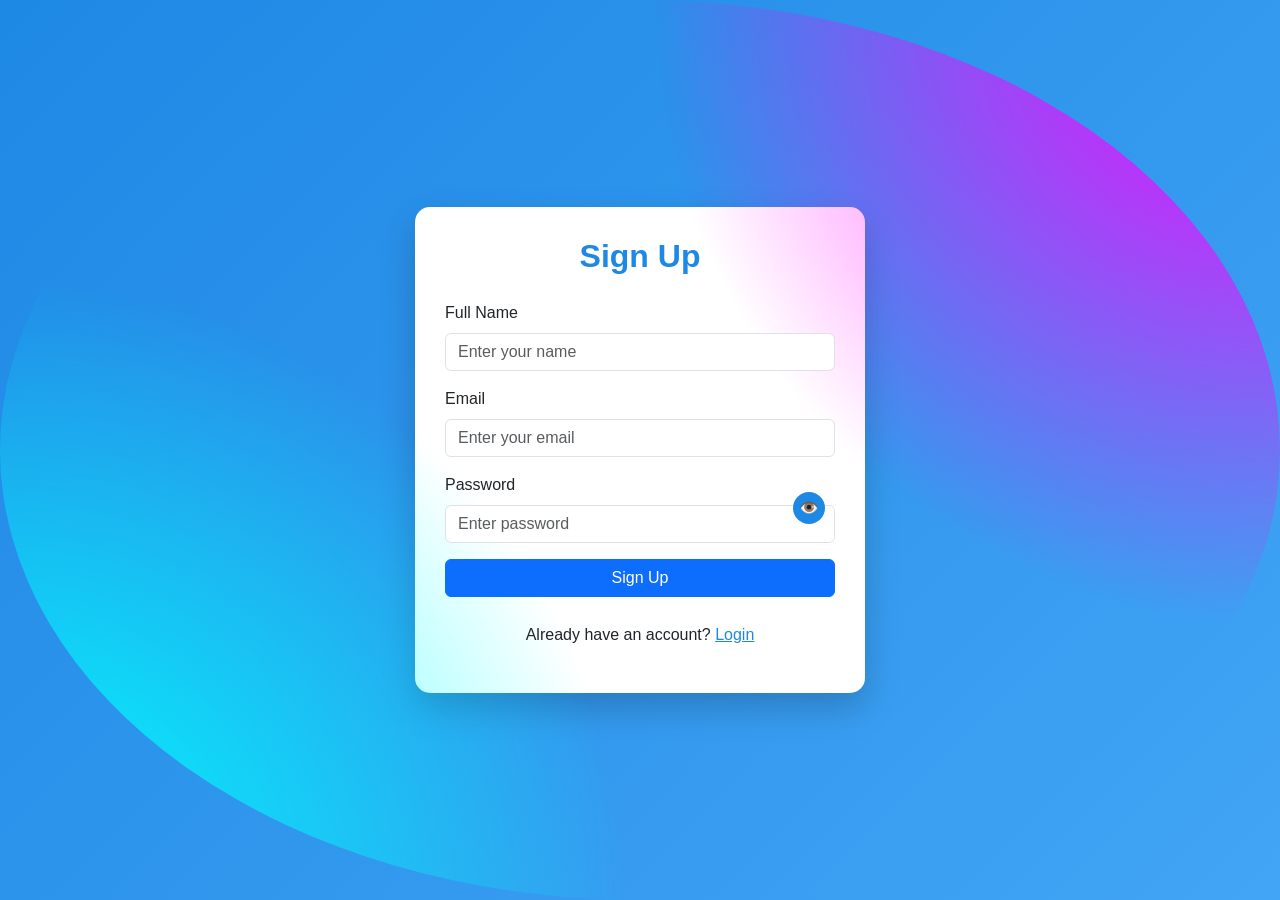
==== Account.html @ 7ca8817e "Add files via upload" ====
<!DOCTYPE html>
<html lang="en">

<head>
  <meta charset="UTF-8">
  <meta name="viewport" content="width=device-width, initial-scale=1.0">
  <title>Interactive My Account</title>
  <link href="bootstrap.min.css" rel="stylesheet">
  <style>
    :root {
      --bg-color: #1f243d;
      --second-bg-color: #323946;
      --text-color: #fff;
      --main-color: #0ef;
      --main: #0ff;
      --sec: #ff00ff;
      --dark: #000014;

    }

    body {
      font-family: 'Arial', sans-serif;
      background: linear-gradient(135deg, #1e88e5, #42a5f5);
      min-height: 100vh;
      display: flex;
      justify-content: center;
      align-items: center;
    }

    body::before {
      content: '';
      position: absolute;
      inset: 0;
      border-radius: 50%;
      background:
        radial-gradient(circle at top right, var(--sec), transparent 40%),
        radial-gradient(circle at bottom left, var(--main), transparent 40%);
    }

    /* Auth Card */
    .auth-card {
      background: #fff;
      border-radius: 15px;
      padding: 30px;
      width: 100%;
      max-width: 450px;
      box-shadow: 0 15px 35px rgba(0, 0, 0, 0.2);
      overflow: hidden;
      transition: transform 0.3s;
    }

    .auth-card:hover {
      transform: translateY(-5px);
    }

    .auth-card h2 {
      text-align: center;
      margin-bottom: 25px;
      color: #1e88e5;
      font-weight: 700;
    }

    .toggle-link {
      color: #1e88e5;
      cursor: pointer;
      text-decoration: underline;
    }

    /* Error Highlight */
    input.error {
      border-color: red !important;
    }

    .error-message {
      color: red;
      font-size: 0.9em;
      display: none;
      margin-top: 3px;
    }

    /* Success/Error Message */
    #formMessage {
      margin-top: 10px;
      font-weight: 600;
      display: flex;
      align-items: center;
      gap: 8px;
      font-size: 0.95em;
    }

    /* Password Toggle Button */
    .password-toggle {
      position: absolute;
      top: 50%;
      right: 10px;
      transform: translateY(-50%);
      width: 32px;
      height: 32px;
      border-radius: 50%;
      background: #1e88e5;
      display: flex;
      justify-content: center;
      align-items: center;
      color: #fff;
      cursor: pointer;
      transition: 0.3s;
    }

    .password-toggle:hover {
      background: #1565c0;
    }

    /* Responsive */
    @media(max-width:900px) {
      .account-container {
        flex-direction: column;
      }

      .sidebar {
        margin-right: 0;
        margin-bottom: 20px;
      }
    }
  </style>
</head>

<body id="body">

  <div class="auth-card" id="authCard">
    <h2 id="formTitle">Sign Up</h2>

    <form id="signupForm" style="position:relative;">
      <div class="mb-3">
        <label class="form-label">Full Name</label>
        <input type="text" class="form-control" id="signupName" placeholder="Enter your name">
        <div class="error-message">Name is required</div>
      </div>
      <div class="mb-3">
        <label class="form-label">Email</label>
        <input type="email" class="form-control" id="signupEmail" placeholder="Enter your email">
        <div class="error-message">Valid email is required</div>
      </div>
      <div class="mb-3 position-relative">
        <label class="form-label">Password</label>
        <input type="password" class="form-control" id="signupPassword" placeholder="Enter password">
        <div class="password-toggle" onclick="togglePassword('signupPassword',this)">👁️</div>
        <div class="error-message">Password required</div>
      </div>
      <button type="submit" class="btn btn-primary w-100">Sign Up</button>
      <div id="formMessage"></div>
      <p class="text-center mt-3">Already have an account? <span class="toggle-link" onclick="toggleForm()">Login</span>
      </p>
    </form>

    <form id="loginForm" style="display:none; position:relative;">
      <div class="mb-3">
        <label class="form-label">Email</label>
        <input type="email" class="form-control" id="loginEmail" placeholder="Enter your email">
        <div class="error-message">Email required</div>
      </div>
      <div class="mb-3 position-relative">
        <label class="form-label">Password</label>
        <input type="password" class="form-control" id="loginPassword" placeholder="Enter password">
        <div class="password-toggle" onclick="togglePassword('loginPassword',this)">👁️</div>
        <div class="error-message">Password required</div>
      </div>
      <button type="submit" class="btn btn-primary w-100">Login</button>
      <div id="formMessage"></div>
      <p class="text-center mt-3">Don't have an account? <span class="toggle-link" onclick="toggleForm()">Sign Up</span>
      </p>
    </form>
  </div>

  <script>
    const signupForm = document.getElementById('signupForm');
    const loginForm = document.getElementById('loginForm');
    const formTitle = document.getElementById('formTitle');

    // Toggle forms
    function toggleForm() {
      document.querySelectorAll('#formMessage').forEach(msg => msg.textContent = '');
      if (signupForm.style.display === 'none') {
        signupForm.style.display = 'block';
        loginForm.style.display = 'none';
        formTitle.textContent = 'Sign Up';
      } else {
        signupForm.style.display = 'none';
        loginForm.style.display = 'block';
        formTitle.textContent = 'Login';
      }
    }

    // Toggle password visibility
    function togglePassword(inputId, el) {
      const input = document.getElementById(inputId);
      if (input.type === 'password') { input.type = 'text'; el.textContent = '🙈'; }
      else { input.type = 'password'; el.textContent = '👁️'; }
    }

    // Validate input
    function validateInput(input) {
      const errorDiv = input.nextElementSibling.nextElementSibling || input.nextElementSibling;
      if (!input.value.trim()) { input.classList.add('error'); errorDiv.style.display = 'block'; return false; }
      input.classList.remove('error'); errorDiv.style.display = 'none'; return true;
    }

    // Sign Up
    signupForm.addEventListener('submit', e => {
      e.preventDefault();
      const name = document.getElementById('signupName');
      const email = document.getElementById('signupEmail');
      const password = document.getElementById('signupPassword');
      const validName = validateInput(name);
      const validEmail = validateInput(email);
      const validPassword = validateInput(password);
      const msgDiv = document.querySelector('#signupForm #formMessage');
      if (validName && validEmail && validPassword) {
        msgDiv.style.color = 'green';
        msgDiv.textContent = '✅ تم عمل الحساب بنجاح!';
        name.value = ''; email.value = ''; password.value = '';
      } else {
        msgDiv.style.color = 'red';
        msgDiv.textContent = '❌ لم يتم ارسال البيانات، يرجى إعادة المحاولة.';
      }
    });

    // Login
    loginForm.addEventListener('submit', e => {
      e.preventDefault();
      const email = document.getElementById('loginEmail');
      const password = document.getElementById('loginPassword');
      const validEmail = validateInput(email);
      const validPassword = validateInput(password);
      const msgDiv = document.querySelector('#loginForm #formMessage');
      if (validEmail && validPassword) {
        msgDiv.style.color = 'green';
        msgDiv.textContent = '✅ تم تسجيل الدخول بنجاح!';
        email.value = ''; password.value = '';
      } else {
        msgDiv.style.color = 'red';
        msgDiv.textContent = '❌ لم يتم ارسال البيانات، يرجى إعادة المحاولة.';
      }
    });
  </script>
  <script src="bootstrap.bundle.min.js"></script>
</body>

</html>
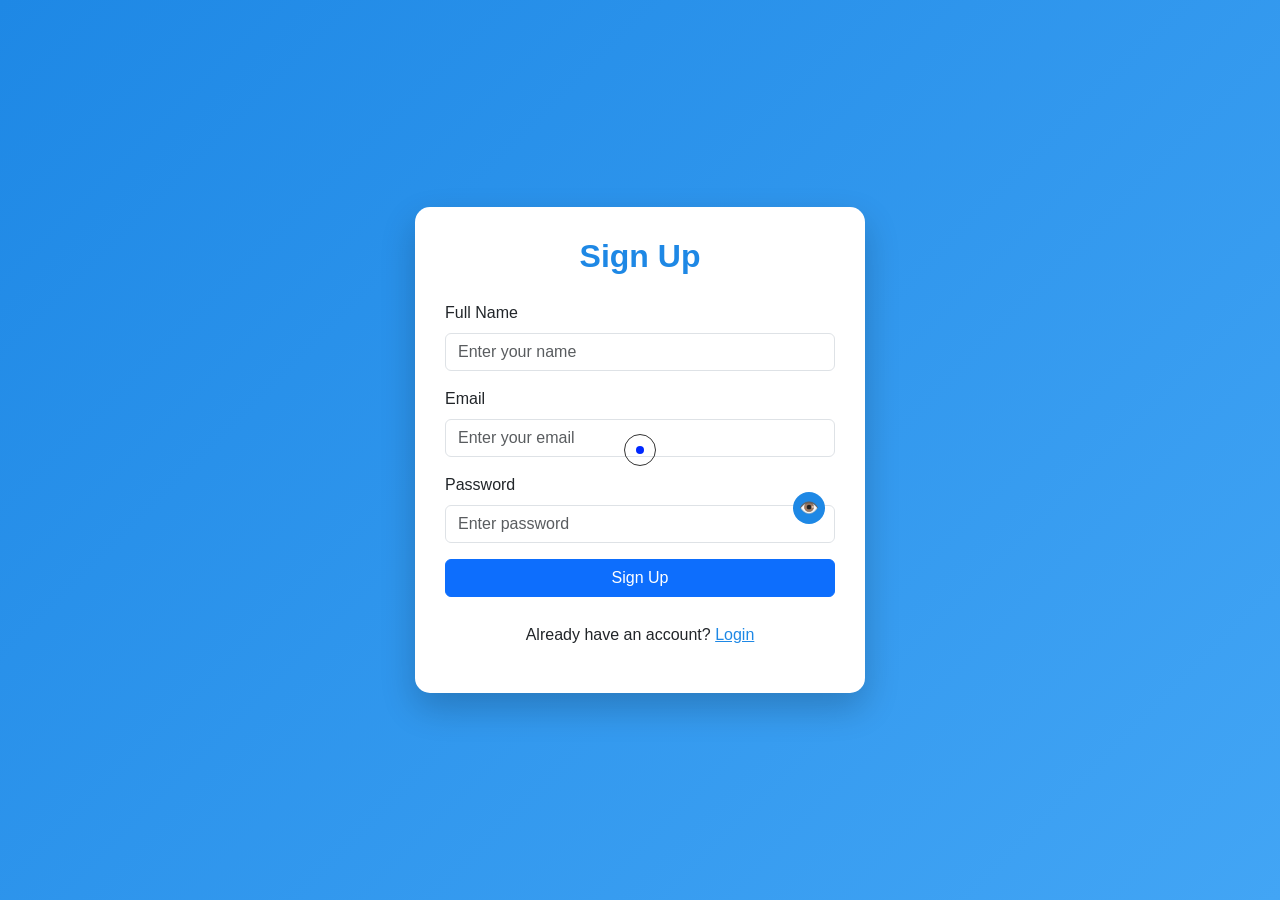
==== commit 7fe44180: "Add files via upload" ====
--- a/Account.html
+++ b/Account.html
@@ -3,7 +3,12 @@
 
 <head>
   <meta charset="UTF-8">
-  <meta name="viewport" content="width=device-width, initial-scale=1.0">
+  <meta name="viewport" content="width=device-width, initial-scale=1.0" />
+  <link rel="shortcut icon" href="محمود.png" type="image/x-icon">
+  <meta name="description"
+    content="We aim to provide valuable and useful information about Website Interactive My Account where we offer rich and diverse content that meets the needs of  our visitors and helps them better understand the topic">
+  <meta name="outhor" content=" Mahmoud Ebrahim">
+  <meta name="keywords" content="Html,css,JS,Coding Html and css">
   <title>Interactive My Account</title>
   <link href="bootstrap.min.css" rel="stylesheet">
   <style>
@@ -25,16 +30,6 @@
       display: flex;
       justify-content: center;
       align-items: center;
-    }
-
-    body::before {
-      content: '';
-      position: absolute;
-      inset: 0;
-      border-radius: 50%;
-      background:
-        radial-gradient(circle at top right, var(--sec), transparent 40%),
-        radial-gradient(circle at bottom left, var(--main), transparent 40%);
     }
 
     /* Auth Card */
@@ -121,10 +116,37 @@
         margin-bottom: 20px;
       }
     }
+
+    /* ─── CURSOR ─── */
+    .cursor {
+      position: fixed;
+      width: 8px;
+      height: 8px;
+      background: gold;
+      border-radius: 50%;
+      pointer-events: none;
+      z-index: 9999;
+      transition: transform 0.1s;
+      mix-blend-mode: difference
+    }
+
+    .cursor-ring {
+      position: fixed;
+      width: 32px;
+      height: 32px;
+      border: 1px solid #333;
+      border-radius: 50%;
+      pointer-events: none;
+      z-index: 9998;
+      transition: all 0.15s ease
+    }
   </style>
 </head>
 
 <body id="body">
+  <!-- CURSOR -->
+  <div class="cursor" id="cursor"></div>
+  <div class="cursor-ring" id="cursor-ring"></div>
 
   <div class="auth-card" id="authCard">
     <h2 id="formTitle">Sign Up</h2>
@@ -242,6 +264,23 @@
       }
     });
   </script>
+  <script>
+    // ══════════════════════════════
+    // CURSOR
+    // ══════════════════════════════
+    const cursor = document.getElementById('cursor');
+    const cursorRing = document.getElementById('cursor-ring');
+    document.addEventListener('mousemove', e => {
+      cursor.style.left = e.clientX - 4 + 'px';
+      cursor.style.top = e.clientY - 4 + 'px';
+      cursorRing.style.left = e.clientX - 16 + 'px';
+      cursorRing.style.top = e.clientY - 16 + 'px';
+    });
+    document.querySelectorAll('a,button,.card,.card-sm,.micro-app,.pioneer-card,.prediction,.quiz-opt').forEach(el => {
+      el.addEventListener('mouseenter', () => { cursor.style.transform = 'scale(2)'; cursorRing.style.transform = 'scale(1.5)'; cursorRing.style.borderColor = 'rgba(34,211,238,0.6)'; });
+      el.addEventListener('mouseleave', () => { cursor.style.transform = 'scale(1)'; cursorRing.style.transform = 'scale(1)'; cursorRing.style.borderColor = 'rgba(34,211,238,0.4)'; });
+    });
+  </script>
   <script src="bootstrap.bundle.min.js"></script>
 </body>
 
